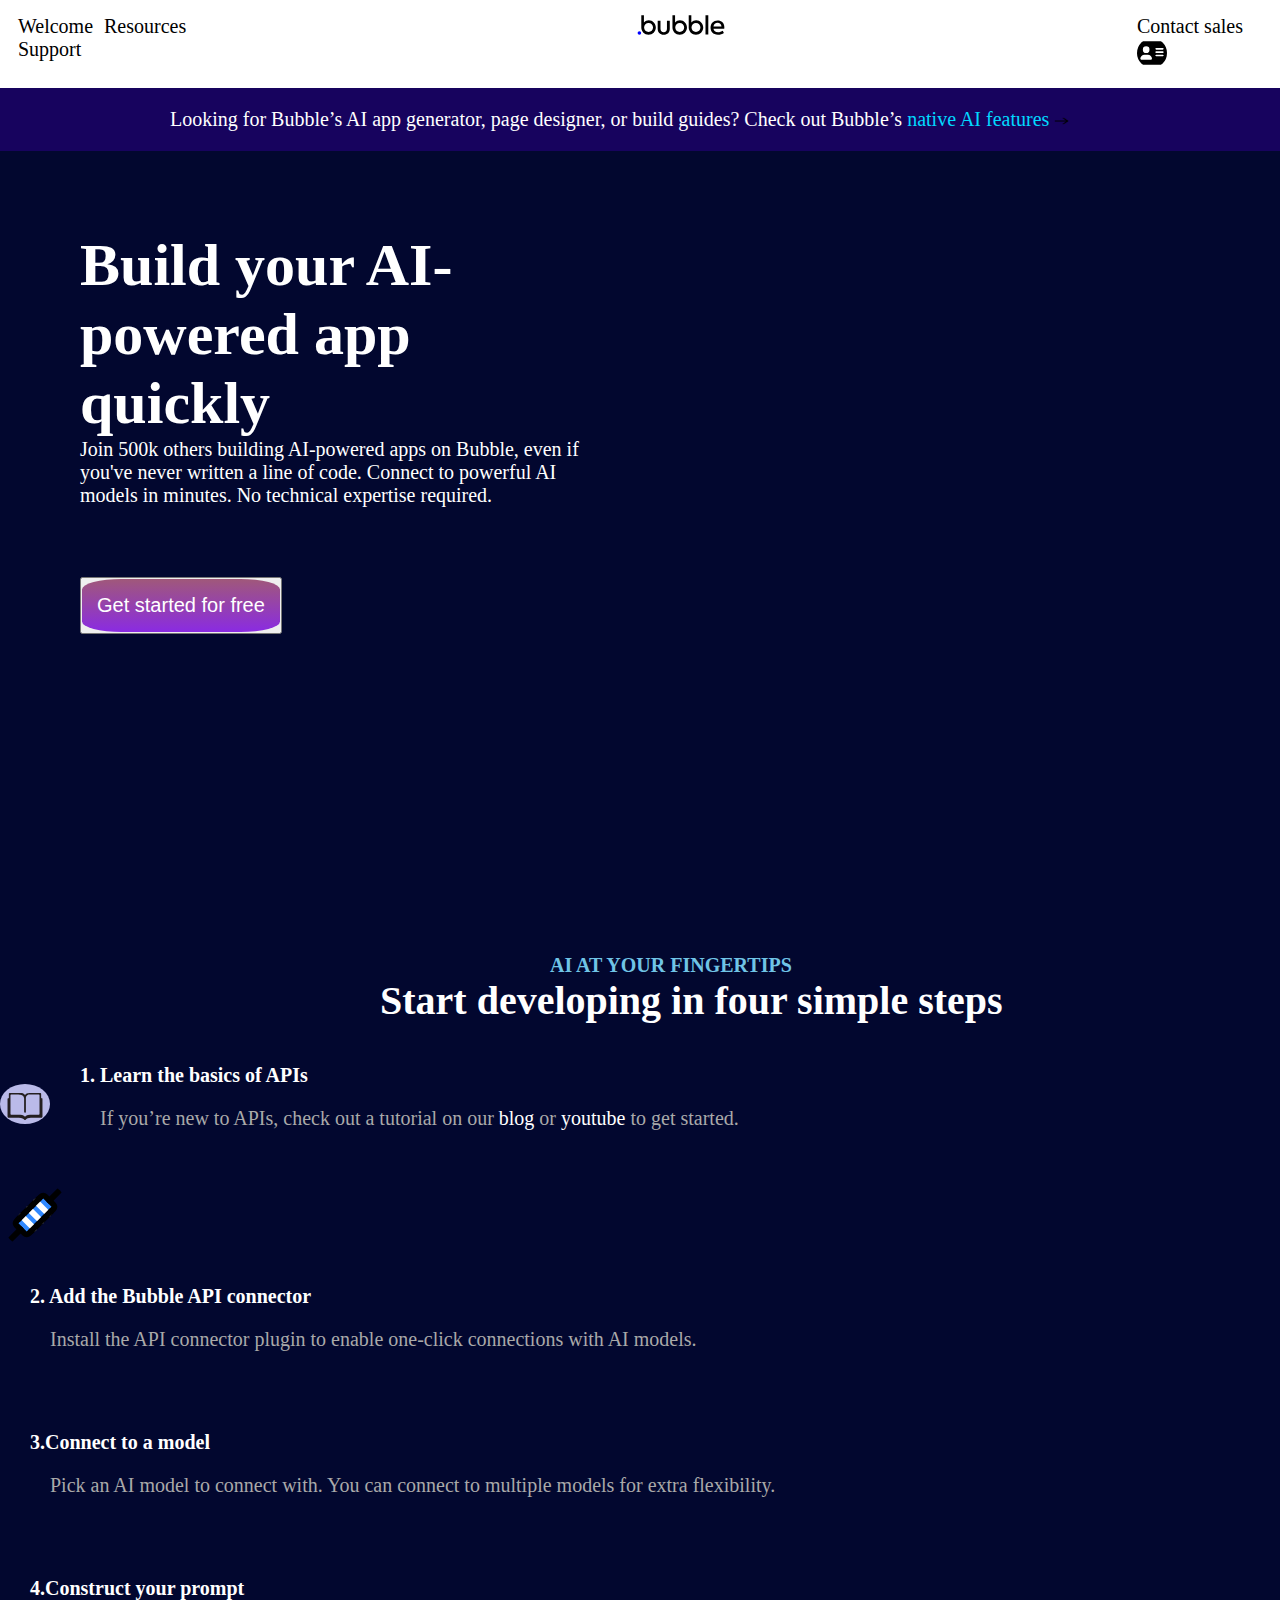
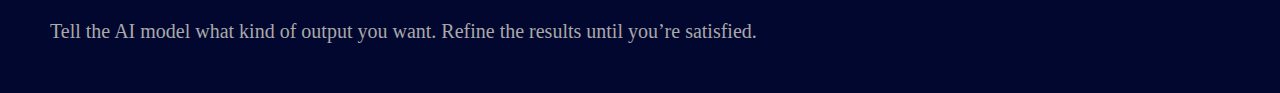
==== indexai.html @ 3585546b "Bubbleio.ai" ====
<!DOCTYPE html>
<html lang="en">
<head>
    <meta charset="UTF-8">
    <meta name="viewport" content="width=device-width, initial-scale=1.0">
    <title>Bubbleio.ai</title>
    <link rel="stylesheet" href="./indexai.css">
    <link rel="preconnect" href="https://fonts.googleapis.com">
    <link rel="preconnect" href="https://fonts.gstatic.com" crossorigin>
    <link href="https://fonts.googleapis.com/css2?family=Oxygen:wght@300;400;700&display=swap" rel="stylesheet">
    <link rel="stylesheet" href="https://fonts.googleapis.com/css?family=Inter:regular%7CManrope:regular%7CManrope:500%7CManrope:700%7CManrope:800%7CRoboto:500%7CSpace+Mono:regular">
</head>
<container>
    <header class="head"  >
        <!-- nav1-->
        <div class="nav1">
            <div class="nPartA">
                <a href="">Welcome</a>
                <a href="">Resources</a>
                <a href="">Support</a>
            </div>
            <div class="nPartB">
                <a href=""><img src="./Bubble logo.svg" alt="" width="900px" height="20px"></a>
            </div>
            <div class="nPartC">
                <a href="">Contact sales</a>
                <a href=""><img src="./address-card-icon.svg" alt="" width="30px" height="30px"></a>
            </div>
            </div>
            <!-- nav1 ending -->
             <!-- nav2 -->
            <div class="nav2">
                <p>Looking for Bubble’s AI app generator, page designer, or build guides? Check out Bubble’s <a href="">native AI features <img src="./next.png" alt="" width="15px" height="10px"> </a>
                    </p>
            </div>
            <!-- nav2-Ending -->
    </header>
    <!-- Body section -->
   <section class="hero">
    <div class="hero-text">
        <h1>Build your AI-powered app quickly</h1>
        Join 500k others building AI-powered apps on Bubble, even if you've never written a line of code. Connect to powerful AI models in minutes. No technical expertise required.
        <div class="btn">
            <button>
                <p>
                     Get started for free
                </p>
               
            </button>
        </div>
    </div> <br> <br>
    <div class="hero-video">
        <iframe width="606" height="408" style="padding-left:100px;" src="https://www.youtube.com/embed/pDisVpv_Q6I" title="How to Build an AI app with Bubble" frameborder="0" allow="accelerometer; autoplay; clipboard-write; encrypted-media; gyroscope; picture-in-picture; web-share" referrerpolicy="strict-origin-when-cross-origin" allowfullscreen></iframe>
    </div> 
   </section>
   <div class="subhead">
    <div class="AI-heading">
        <h3 style=" color: rgb(112, 196, 230); padding-left: 260px; ">AI AT YOUR FINGERTIPS</h3>
        <h1 style="color: white; font-size: 40px; padding-left: 90px;" >Start developing in four simple steps</h1>
    </div>
    <!-- AI-flip_card -->
   <div class="AI-cards">
    <!-- 1st-Card -->
    <div class="card-1"">
        
    <div class="logo1">
        <img src="./AI 1st-logo/SVG FORMAT.svg" alt=""   style="background:#babae9; padding-top:5px; width: 50px; height:40px;"  >
    </div>
    <div class="Text-1">
        <h3>1. Learn the basics of APIs</h3>
        <p>If you’re new to APIs, check out a tutorial on our <a href="">blog</a> or <a href="">youtube</a> to get started.</p>
    </div>
</div>
    <!-- 2nd Card -->
    <div class="card-2">
        
   
    <div class="logo2">
        <img src="./AI 2ND-LOGO/AI 2nd logo.svg" alt="" width="70px" >

    </div>
    <div class="Text-2">
        <h3>2. Add the Bubble API connector</h3>
        <p>Install the API connector plugin to enable
            one-click connections with AI models.</p>
    </div>
    
   </div>

   <!-- 3rd Card -->
   <div class="card-3">
        
   
    <div class="logo3">

    </div>
    <div class="Text-3">
        <h3>3.Connect to a model</h3>
        <p>Pick an AI model to connect with. You can connect to multiple models for extra flexibility.</p>
    </div>
    
   </div>
   
   <!-- 4th Card -->
   <div class="card-4">
        
   
    <div class="logo4">

    </div>
    <div class="Text-4">
        <h3>4.Construct your prompt</h3>
        <p>Tell the AI model what kind of output you want. Refine the results until you’re satisfied.</p>
    </div>
   </div>
</div>
   </div>
</container>
</html>
---- indexai.css ----
@import url('https://fonts.googleapis.com/css2?family=Montserrat:ital,wght@0,100..900;1,100..900&family=Roboto:ital,wght@0,100;0,300;0,400;0,500;0,700;0,900;1,100;1,300;1,400;1,500;1,700;1,900&display=swap');
*{
    padding: 0;
    margin: 0;
     box-sizing: border-box;
     /* background:linear-gradient(whitesmoke),(rgb(216, 216, 179)); */
     text-decoration: none;
     /* line-height: 7em */
     font-size: 20px;
     
};
body{
    text-decoration: none;
}
.head{
    width: 100%;
    position: sticky;
    top: 0;
    z-index:1000;
}

.nav1{
    padding: 15px;
    background-color: white; 
    display: flex;
}

.nav1 a{
    padding: 3px;
 
    color: black;
}
img{
    border-radius: 50%;
}
.nav2{
    padding: 20px;
    /* margin: 4px; */
    background-color:#17035E ;
    color: white;
}
.nav1 a:hover{
    color:rgb(4, 2, 116);
}
.nav2  p{
    padding-left: 150px;
   
}
.nav2 a{
    color:rgb(1, 217, 255);
}
img{
    color:rgb(1, 217, 255);
}
.nav2 a:hover{
    color:white;
}
/* nav ending */
.hero{
    background-color: #02072F;
    color: white;
padding: 80px;
display: flex;
}
.hero-text {
    font-size:20px ;  
}
h1{
 font-size:60px;
 
}
.btn{
    padding:70px 0px;
   
}
.btn p {
    padding: 15px;
    background:linear-gradient(rgb(160, 88, 122),blueviolet);
    color: white;
}
button p{
    border-radius: 20%;
}
.subhead{
    width: 100%;
    background-color: #02072F;
    color: white;
}
            /* Ai-section */
 .AI-heading{
            /* padding:auto; */
    padding-left: 290px;
        padding-top: 170px;
 }
 AI-cards{
    color: #ffffff;
 }
 .Text-1{
    padding:30px;
 }
 .Text-1 p{
    padding: 20px;
    color: darkgrey;
 }

 .Text-1 a{
    color: #ffffff;
 }
.card-1{
    display: flex;
    padding-top: 10px;
}
.logo1{
    padding-top: 50px;
}
 /* 2nd-Card */
 .Text-2{
    padding:30px;
 }
 .Text-2 p{
    padding: 20px;
    color: darkgrey;
 }

 .Text-2 a{
    color: #ffffff;
 }
 /* 3rd-Card */
 .Text-3{
    padding:30px;
 }
 .Text-3 p{
    padding: 20px;
    color: darkgrey;
 }
 /* 4th-Card */
 .Text-4{
    padding:30px;
 }
 .Text-4 p{
    padding: 20px;
    color: darkgrey;
 }
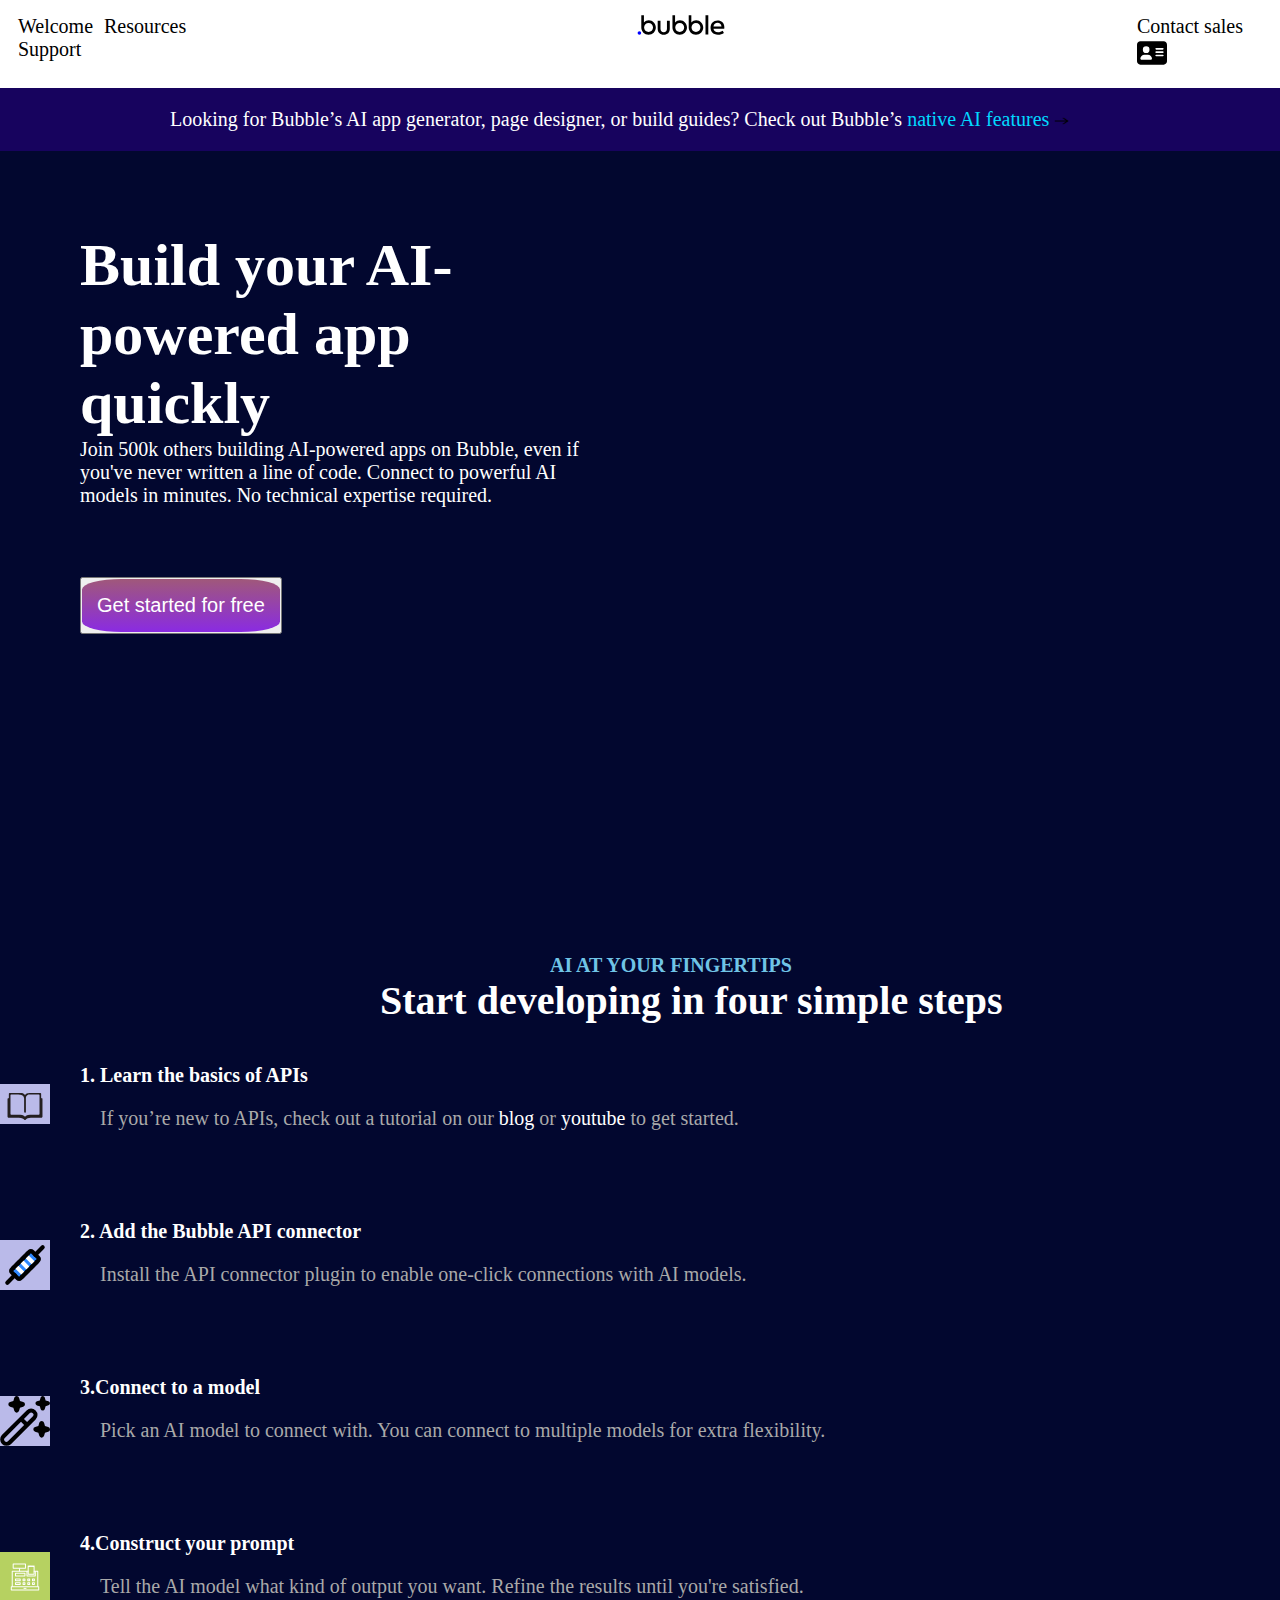
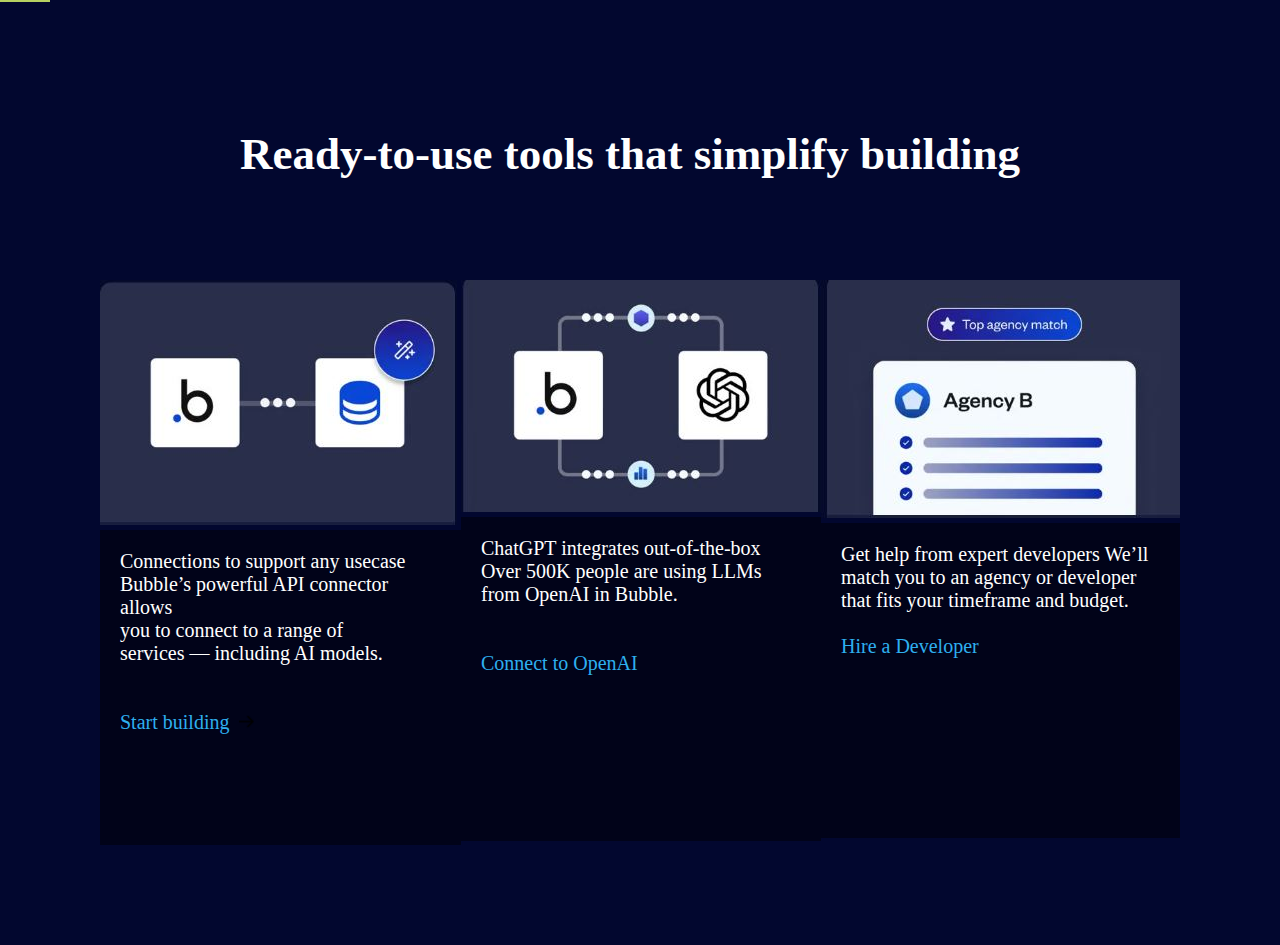
==== commit b8207862: "'Bubble_cards_update'" ====
--- a/indexai.html
+++ b/indexai.html
@@ -10,7 +10,7 @@
     <link href="https://fonts.googleapis.com/css2?family=Oxygen:wght@300;400;700&display=swap" rel="stylesheet">
     <link rel="stylesheet" href="https://fonts.googleapis.com/css?family=Inter:regular%7CManrope:regular%7CManrope:500%7CManrope:700%7CManrope:800%7CRoboto:500%7CSpace+Mono:regular">
 </head>
-<container>
+<div class="container">
     <header class="head"  >
         <!-- nav1-->
         <div class="nav1">
@@ -26,7 +26,7 @@
                 <a href="">Contact sales</a>
                 <a href=""><img src="./address-card-icon.svg" alt="" width="30px" height="30px"></a>
             </div>
-            </div>
+     </div>
             <!-- nav1 ending -->
              <!-- nav2 -->
             <div class="nav2">
@@ -58,11 +58,11 @@
         <h3 style=" color: rgb(112, 196, 230); padding-left: 260px; ">AI AT YOUR FINGERTIPS</h3>
         <h1 style="color: white; font-size: 40px; padding-left: 90px;" >Start developing in four simple steps</h1>
     </div>
+    
     <!-- AI-flip_card -->
    <div class="AI-cards">
     <!-- 1st-Card -->
-    <div class="card-1"">
-        
+    <div class="card-1">      
     <div class="logo1">
         <img src="./AI 1st-logo/SVG FORMAT.svg" alt=""   style="background:#babae9; padding-top:5px; width: 50px; height:40px;"  >
     </div>
@@ -73,11 +73,8 @@
 </div>
     <!-- 2nd Card -->
     <div class="card-2">
-        
-   
     <div class="logo2">
-        <img src="./AI 2ND-LOGO/AI 2nd logo.svg" alt="" width="70px" >
-
+        <img src="./AI 2ND-LOGO/AI 2nd logo.svg" alt="" width="70px" style="background-color: #babae9; width: 50px;" >
     </div>
     <div class="Text-2">
         <h3>2. Add the Bubble API connector</h3>
@@ -89,10 +86,8 @@
 
    <!-- 3rd Card -->
    <div class="card-3">
-        
-   
     <div class="logo3">
-
+     <img src="./logo_3.svg" alt="" width="50px" style="background-color: #babae9;">
     </div>
     <div class="Text-3">
         <h3>3.Connect to a model</h3>
@@ -103,17 +98,60 @@
    
    <!-- 4th Card -->
    <div class="card-4">
-        
-   
     <div class="logo4">
-
+        <img src="./Logo_4.svg" alt="" width="50px" >
     </div>
     <div class="Text-4">
         <h3>4.Construct your prompt</h3>
-        <p>Tell the AI model what kind of output you want. Refine the results until you’re satisfied.</p>
+        <p>Tell the AI model what kind of output you want. Refine the results until you're satisfied.</p>
     </div>
    </div>
 </div>
    </div>
-</container>
+   <div class="BubbleAI_tools">
+    <h1>Ready-to-use tools that simplify building</h1>
+        <div class="BubbleAI_card">
+            <div class="FirstBubbleCard">
+                <div class="BubbleCardImg_1st">
+                    <img src="./BubbleImg/BubbleAi_Img1.JPG" alt="">
+                </div>
+                    <div class="BubbleCard_Text_1st">
+                        <p>
+                            Connections to support any usecase <br>
+                            Bubble’s powerful API connector allows <br> you to
+                            connect to a range of <br>
+                            services — including AI models. <br> <br><br>
+                                    <a href="" >Start building <img src="./right-arrow.png" alt="" width="20px" height="15px" style="padding-bottom: -200px;padding-left: 5px;"></a> 
+                        </p>
+                     
+                    </div>
+            </div>
+            <div class="SecondBubbleCard">
+                <div class="BubbleCardImg_2nd">
+                    <img src="./BubbleImg/BubbleAi_Img2.JPG" alt="">
+                </div>
+                <div class="BubbleCard_Text_2nd">
+                    <p>
+                    ChatGPT integrates out-of-the-box <br>
+                Over 500K people are using LLMs <br> from
+                    OpenAI in Bubble. <br> <br><br>
+                   <a href="">Connect to OpenAI</a> 
+                    </p>
+                </div>
+            </div>
+            <div class="ThirdBubbleCard">
+                <div class="BubbleCardImg_3rd">
+                    <img src="./BubbleImg/BubbleAi_Img3.JPG" alt="">
+                </div> 
+                <div class="BubbleCard_Text_3rd">
+                    Get help from expert developers
+                    We’ll match you to an agency or developer that fits your timeframe and budget.  <br> <br>
+                    <a href="">Hire a Developer</a>
+                    
+                </div>
+
+            </div>
+        </div>
+   </div>
+</div>
 </html>--- a/indexai.css
+++ b/indexai.css
@@ -5,12 +5,14 @@
      box-sizing: border-box;
      /* background:linear-gradient(whitesmoke),(rgb(216, 216, 179)); */
      text-decoration: none;
-     /* line-height: 7em */
+     /* line-height: 70px; */
      font-size: 20px;
-     
 };
 body{
     text-decoration: none;
+}
+container{
+    background-color: #02072F;
 }
 .head{
     width: 100%;
@@ -30,9 +32,9 @@
  
     color: black;
 }
-img{
+/* img{
     border-radius: 50%;
-}
+} */
 .nav2{
     padding: 20px;
     /* margin: 4px; */
@@ -49,9 +51,9 @@
 .nav2 a{
     color:rgb(1, 217, 255);
 }
-img{
+/* img{
     color:rgb(1, 217, 255);
-}
+} */
 .nav2 a:hover{
     color:white;
 }
@@ -114,6 +116,10 @@
     padding-top: 50px;
 }
  /* 2nd-Card */
+ .card-2{
+    display: flex;
+    padding-top: 10px;
+}
  .Text-2{
     padding:30px;
  }
@@ -125,7 +131,14 @@
  .Text-2 a{
     color: #ffffff;
  }
+ .logo2{
+    padding-top: 50px;
+}
  /* 3rd-Card */
+ .card-3{
+    display: flex;
+    padding-top: 10px;
+}
  .Text-3{
     padding:30px;
  }
@@ -133,11 +146,116 @@
     padding: 20px;
     color: darkgrey;
  }
+ .logo3{
+    padding-top: 50px; 
+ }
  /* 4th-Card */
+ .card-4{
+    display: flex;
+    padding-top: 10px;
+}
+
  .Text-4{
     padding:30px;
  }
  .Text-4 p{
     padding: 20px;
     color: darkgrey;
- }+ }
+ .logo4{
+    padding-top: 50px; 
+ }
+ /* BubbleAI_tools */
+ .BubbleAI_tools {
+    background-color: #02072F; 
+    padding-top: 80px;
+    
+ }
+    .BubbleAI_card{
+        padding-top: 40px;
+        /* display:flex; */
+    }
+ .BubbleAI_tools h1{
+    color: #ffffff;
+    padding-left:240px;
+    font-size: 45px;
+ }
+ #BubbleCardImg_1st{
+    width: auto;
+    height: auto;
+ }
+ .BubbleCard_Text_1st{
+     color: #ffffff;
+
+     padding: 20px;
+
+     height: 35vh;
+     /* background-color: #DCDCFB; */
+     max-width: 100%;
+     background-color: rgba(0, 0, 3, 0.5); 
+     /* opacity: 0.5; */
+     /* background-color:(opacity 0.5) rgba(0, 0, 3, 0.5); */
+ }
+
+ .BubbleCard_Text_1st a{
+    color:#2EAFEF  ;
+ }
+ .BubbleCard_Text_1st a img{
+    color: #ffffff;
+ }
+ .BubbleCard_Text_1st a:hover{
+    color: aliceblue;
+ }
+ /* SecondBubbleCard section */
+ .BubbleCard_Text_2nd{
+     color: #ffffff;
+     padding: 20px;
+   
+     /* background-color: #DCDCFB; */
+     max-width:100%;
+     height: 36vh;
+     background-color: rgba(0, 0, 3, 0.5); 
+     /* opacity: 0.5; */
+     /* background-color:(opacity 0.5) rgba(0, 0, 3, 0.5); */
+
+ }
+
+ .BubbleCard_Text_2nd a{
+    color:#2EAFEF  ;
+   
+
+ }
+ .BubbleCard_Text_2nd a img{
+    color: #ffffff;
+ }
+ .BubbleCard_Text_2nd a:hover{
+    color: aliceblue;
+ }
+ /* Third Bubble_Card */
+ .BubbleCard_Text_3rd{
+     color: #ffffff;
+     padding: 20px;
+   
+     /* background-color: #DCDCFB; */
+     height: 35vh;
+     max-width: 360px;
+     background-color: rgba(0, 0, 3, 0.5); 
+     /* opacity: 0.5; */
+     /* background-color:(opacity 0.5) rgba(0, 0, 3, 0.5); */
+ }
+
+ .BubbleCard_Text_3rd a{
+    color:#2EAFEF  ;
+ }
+ .BubbleCard_Text_3rd a img{
+    color: #ffffff;
+ }
+ .BubbleCard_Text_3rd a:hover{
+    color: aliceblue;
+ }
+ .BubbleAI_card{
+    display: flex;
+   padding: 100px;
+ }
+
+ 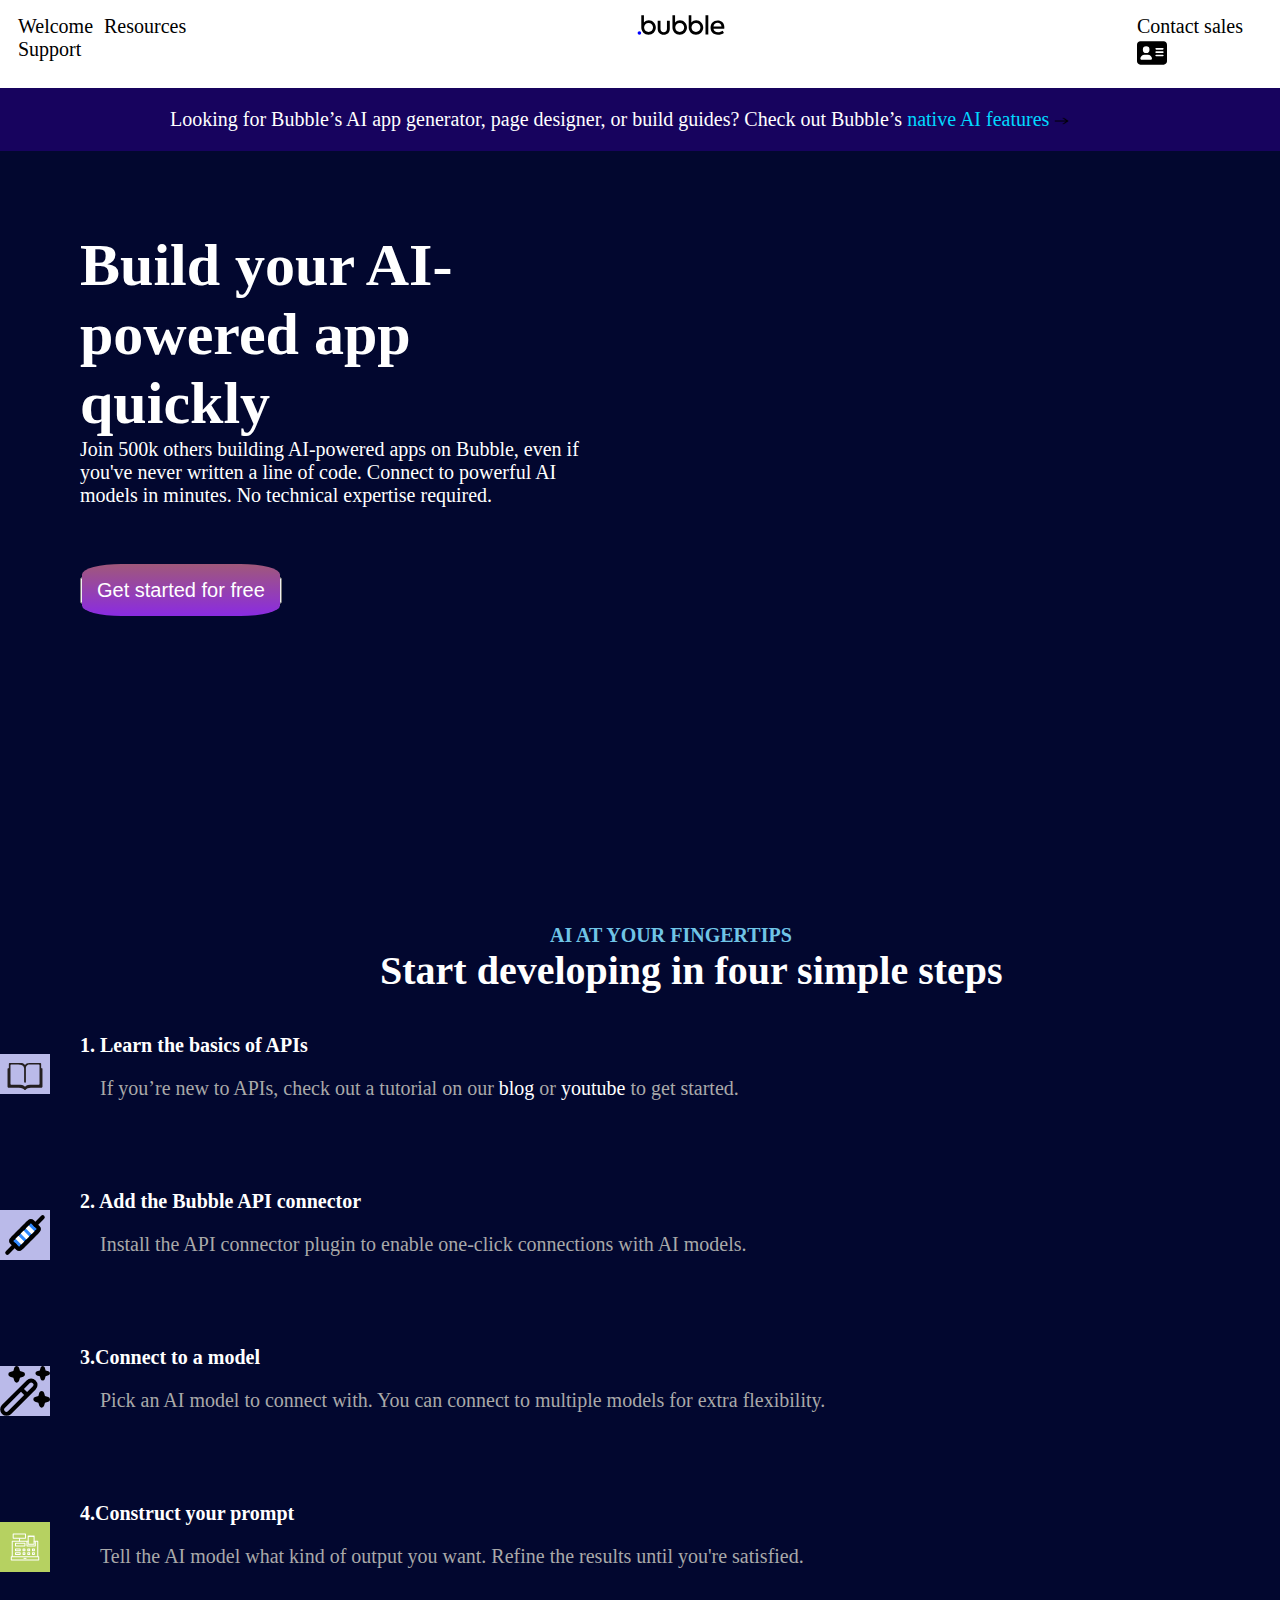
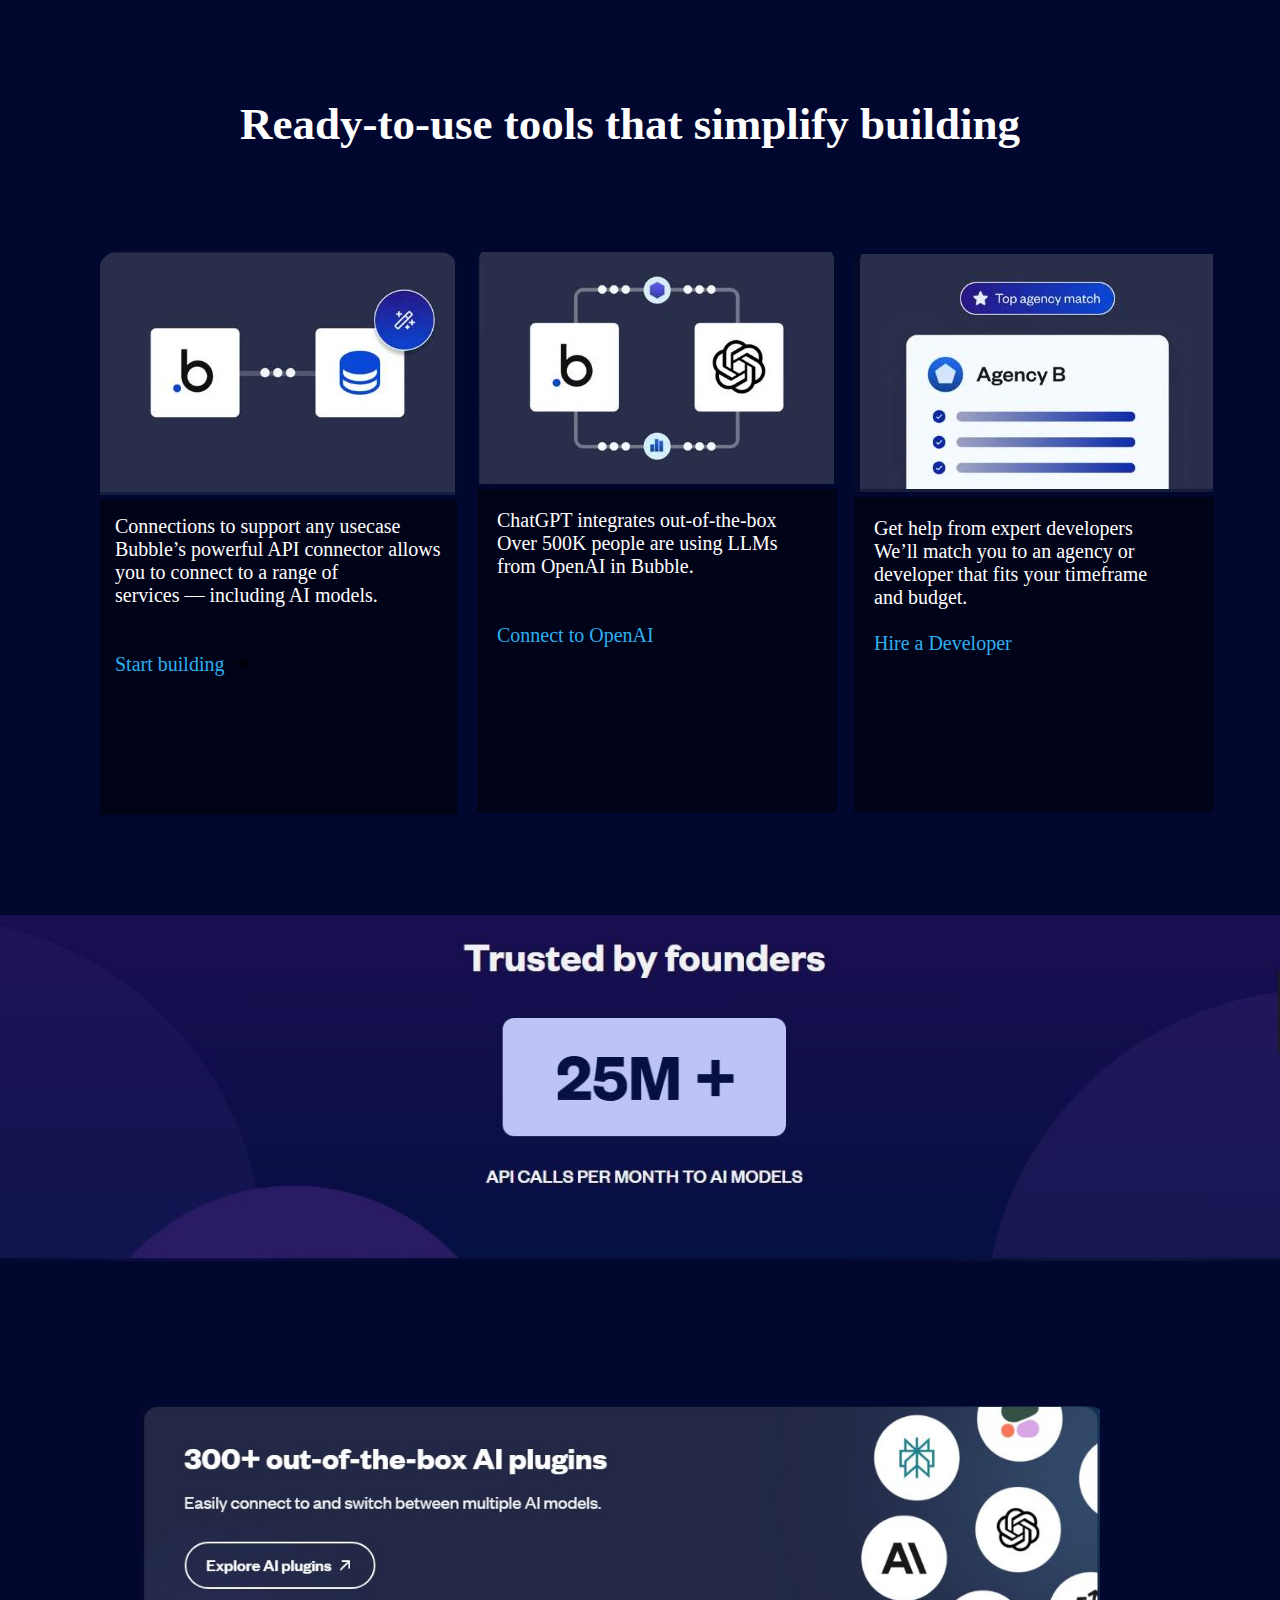
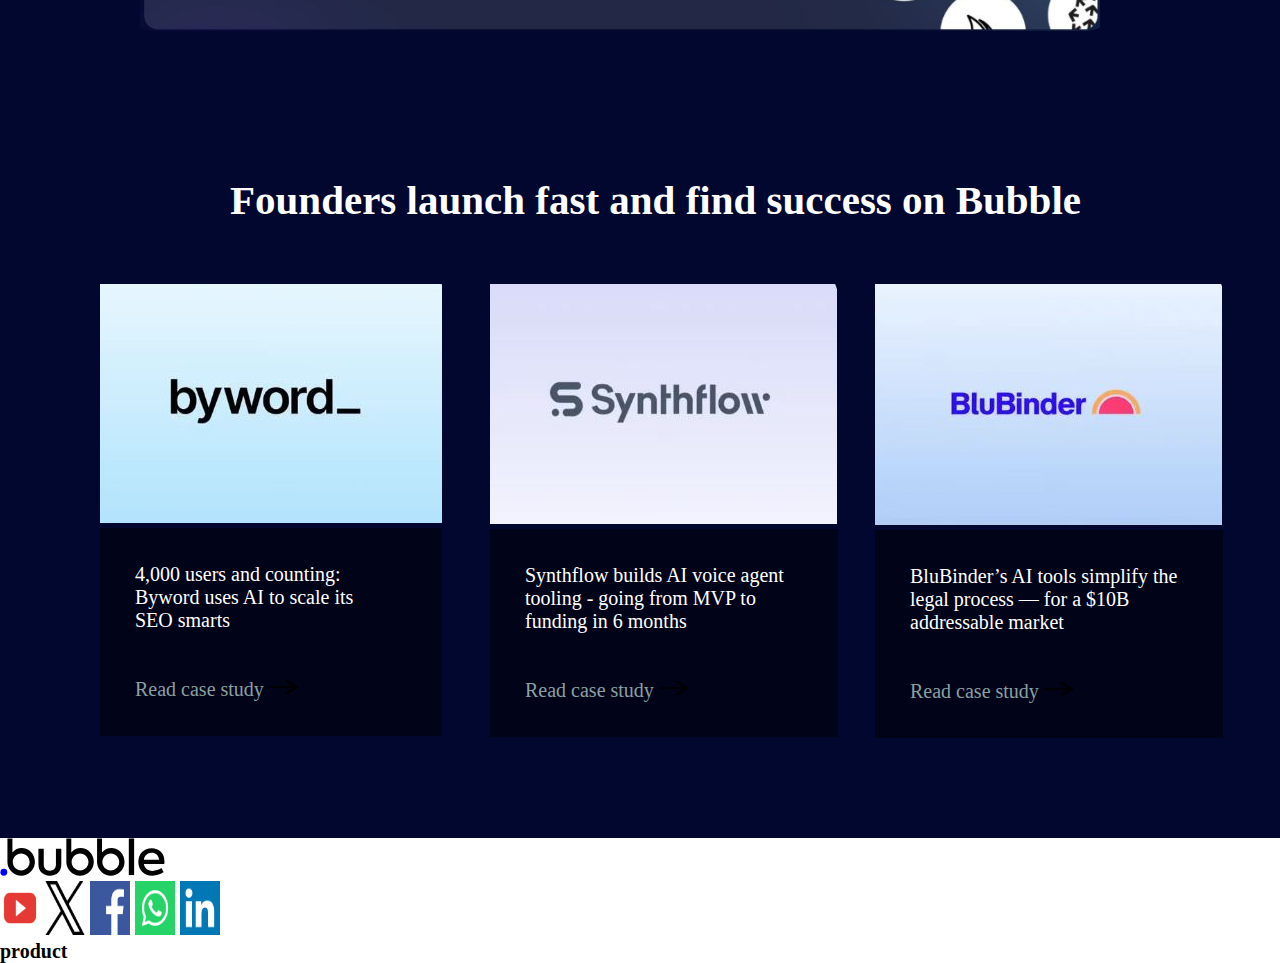
==== commit adceb31a: "Bubble_update" ====
--- a/indexai.html
+++ b/indexai.html
@@ -42,9 +42,11 @@
         Join 500k others building AI-powered apps on Bubble, even if you've never written a line of code. Connect to powerful AI models in minutes. No technical expertise required.
         <div class="btn">
             <button>
-                <p>
-                     Get started for free
-                </p>
+                <a href="">
+                    Get started for free
+                </a>
+                   
+                
                
             </button>
         </div>
@@ -153,5 +155,84 @@
             </div>
         </div>
    </div>
+   <div class="APILINKIMG">
+    <img src="./APILINKIMG/APICALLIMG.JPG" alt="">
+   </div>
+   <div class="AI_PLUGIN">
+    <img src="./Api plugins/AI PLugin.JPG" alt="">
+   </div>
+   <div class="AI_tools">
+   <div class="AI_TEXT">
+        <h1>Founders launch fast and find success on Bubble</h1>
+   </div>
+   <!-- AI_SECT -->
+   <div class="AI_SECT">
+    <div class="sect1">
+        <div class="sectImg_1st">
+            <img src="./AI SECT/AI_IMAGE1.JPG" alt="" id="mysect1">
+        </div>
+        <div class="sectText_1st">
+            <p>
+                4,000 users and counting: <br> Byword uses AI to scale its <br>SEO smarts 
+                <br><br><br>
+                <a href="">Read case study <img src="./right-arrow.png" alt=""></a>
+            </p>
+        </div>
+    </div>
+    <div class="sect2">
+        <div class="sectImg_2nd">
+            <img src="./AI SECT/AI_IMAGES2.JPG" alt="" id="mysect2">
+        </div>
+        <div class="sectText_2nd">   
+        <p>
+            Synthflow builds AI voice agent tooling - going from MVP to funding in 6 months
+            <br><br><br>
+            <a href="">Read case study <img src="./right-arrow.png" alt=""></a>
+        </p>
+        </div>
+    </div>
+    <div class="sect3">
+        <div class="sectImg_3th">
+            <img src="./AI SECT/AI_IMAGES3.JPG" alt="" id="mysect3">
+        </div>
+        <div class="sectText_3th">
+            <p>
+                BluBinder’s AI tools simplify the legal process — for a $10B addressable market
+                <br><br><br>
+                <a href="">Read case study <img src="./right-arrow.png" alt=""></a>
+            </p>
+        </div>
+    </div>      
+   </div>
+   </div>
+   <!-- Footer_section -->
+    <div class="footer_1st">
+        <div class="Bubble_media">
+            <div class="logo">
+                <img src="./Bubble logo.svg" alt="" width="165px">
+            </div>
+            <div class="mediaIcon">
+                <a href="*"><img src="./Social media/youtube.png" alt=""></a>
+
+                <a href=""><img src="./Social media/twitter.png" alt=""></a>
+
+                <a href=""><img src="./Social media/facebook.png" alt="" ></a>
+
+                <a href=""><img src="./Social media/whatsapp.png" alt=""></a>
+                
+                <a href=""> <img src="./Social media/LinkedIn.png" alt=""></a>
+                
+               
+            </div>
+        </div>
+        <div class="About">
+            <div class="product">
+                <div class="title">
+                    <h5>product</h5>
+                </div>
+                
+            </div>
+        </div>
+    </div>
 </div>
 </html>--- a/indexai.css
+++ b/indexai.css
@@ -10,6 +10,7 @@
 };
 body{
     text-decoration: none;
+    background-color: #02072F;
 }
 container{
     background-color: #02072F;
@@ -29,7 +30,7 @@
 
 .nav1 a{
     padding: 3px;
- 
+   transition: all 5s ease;
     color: black;
 }
 /* img{
@@ -42,7 +43,7 @@
     color: white;
 }
 .nav1 a:hover{
-    color:rgb(4, 2, 116);
+    color:rgb(243, 141, 8)
 }
 .nav2  p{
     padding-left: 150px;
@@ -75,12 +76,12 @@
     padding:70px 0px;
    
 }
-.btn p {
+.btn a {
     padding: 15px;
     background:linear-gradient(rgb(160, 88, 122),blueviolet);
     color: white;
 }
-button p{
+button a{
     border-radius: 20%;
 }
 .subhead{
@@ -172,26 +173,26 @@
     
  }
     .BubbleAI_card{
-        padding-top: 40px;
-        /* display:flex; */
+        /* padding-top: 40px; */
+        display:flex;
+         align-items: center;    
     }
  .BubbleAI_tools h1{
     color: #ffffff;
     padding-left:240px;
     font-size: 45px;
  }
- #BubbleCardImg_1st{
-    width: auto;
-    height: auto;
+ .BubbleCardImg_1st img{
+   border-top-left-radius: 7%;
+   border-top-right-radius: 7%;
  }
  .BubbleCard_Text_1st{
      color: #ffffff;
-
-     padding: 20px;
-
+     padding: 15px;
+      
      height: 35vh;
      /* background-color: #DCDCFB; */
-     max-width: 100%;
+     /* width: 100%; */
      background-color: rgba(0, 0, 3, 0.5); 
      /* opacity: 0.5; */
      /* background-color:(opacity 0.5) rgba(0, 0, 3, 0.5); */
@@ -205,6 +206,9 @@
  }
  .BubbleCard_Text_1st a:hover{
     color: aliceblue;
+ }
+ .FirstBubbleCard{
+   padding-right:20px;
  }
  /* SecondBubbleCard section */
  .BubbleCard_Text_2nd{
@@ -231,14 +235,17 @@
  .BubbleCard_Text_2nd a:hover{
     color: aliceblue;
  }
+ .SecondBubbleCard{
+  padding-right: 17px;
+ }
  /* Third Bubble_Card */
  .BubbleCard_Text_3rd{
      color: #ffffff;
      padding: 20px;
-   
-     /* background-color: #DCDCFB; */
+   padding-right: 40px;
+     background-color: #DCDCFB;
      height: 35vh;
-     max-width: 360px;
+     width: 360px;
      background-color: rgba(0, 0, 3, 0.5); 
      /* opacity: 0.5; */
      /* background-color:(opacity 0.5) rgba(0, 0, 3, 0.5); */
@@ -254,8 +261,93 @@
     color: aliceblue;
  }
  .BubbleAI_card{
-    display: flex;
+  /* display: flex; */
    padding: 100px;
  }
+.ThirdBubbleCard{
+ 
+}
+.APILINKIMG{
+   /* width:100%; */
+   background: #02072F; 
+}
+.APILINKIMG img{
+   width:100%;
+}
+.AI_PLUGIN{
+   /* width:auto;
+   height:auto; */
+   background-color: #02072F;
+   padding: 40px;
+   
+}
+.AI_PLUGIN img{
+   width: 80%;
+   margin: 100px;
+   border-radius:2%;
+}
+.AI_tools{
+   background: #02072F;
+   width:100%;  
+}
+
+.AI_TEXT h1{
+   color: #ffff;
+   font-size:41px;
+   padding-left: 230px;
+}
+.AI_SECT{
+   width: 100%;
+   display: flex;
+   padding: 100px;
+   /* display: block; */
+   /* display: inline-flex; */
+   padding-top: 60px;
+}
+.AI_SECT p{
+   background-color:rgba(0, 0, 3, 0.5); 
+   width: 17.4em;
+   color: #ffffff;
+   padding: 35px;
+}
+.AI_SECT  a img{
+   color: #ffffff;
+   width: 30px;
+   height: 2vh;
+   color: #ffffff;
+}
+.AI_SECT  a{
+   color: rgb(138, 160, 160);
+} 
+.AI_SECT  a:hover{
+   color: #ffffff;
+   text-decoration: underline;
+}
+.sectText_1st p{
+   width: 100%;
+}
+.sect1{
+  /* padding: 50px 100px 50px 70px;  */
+  padding-right: 48px;
+
+}
+.sect2{
+   /* padding: 50px 15px 50px 40px; */
+   padding-right: 37px;
+
+   
+}
+.sect3{
+   /* padding: 50px 100px 50px 40px; */
+ 
+}
+.mediaIcon a img{
+   color: #ffffff;
+   width: 40px;
+   height: 6vh;
+   
+}
+
+
 
  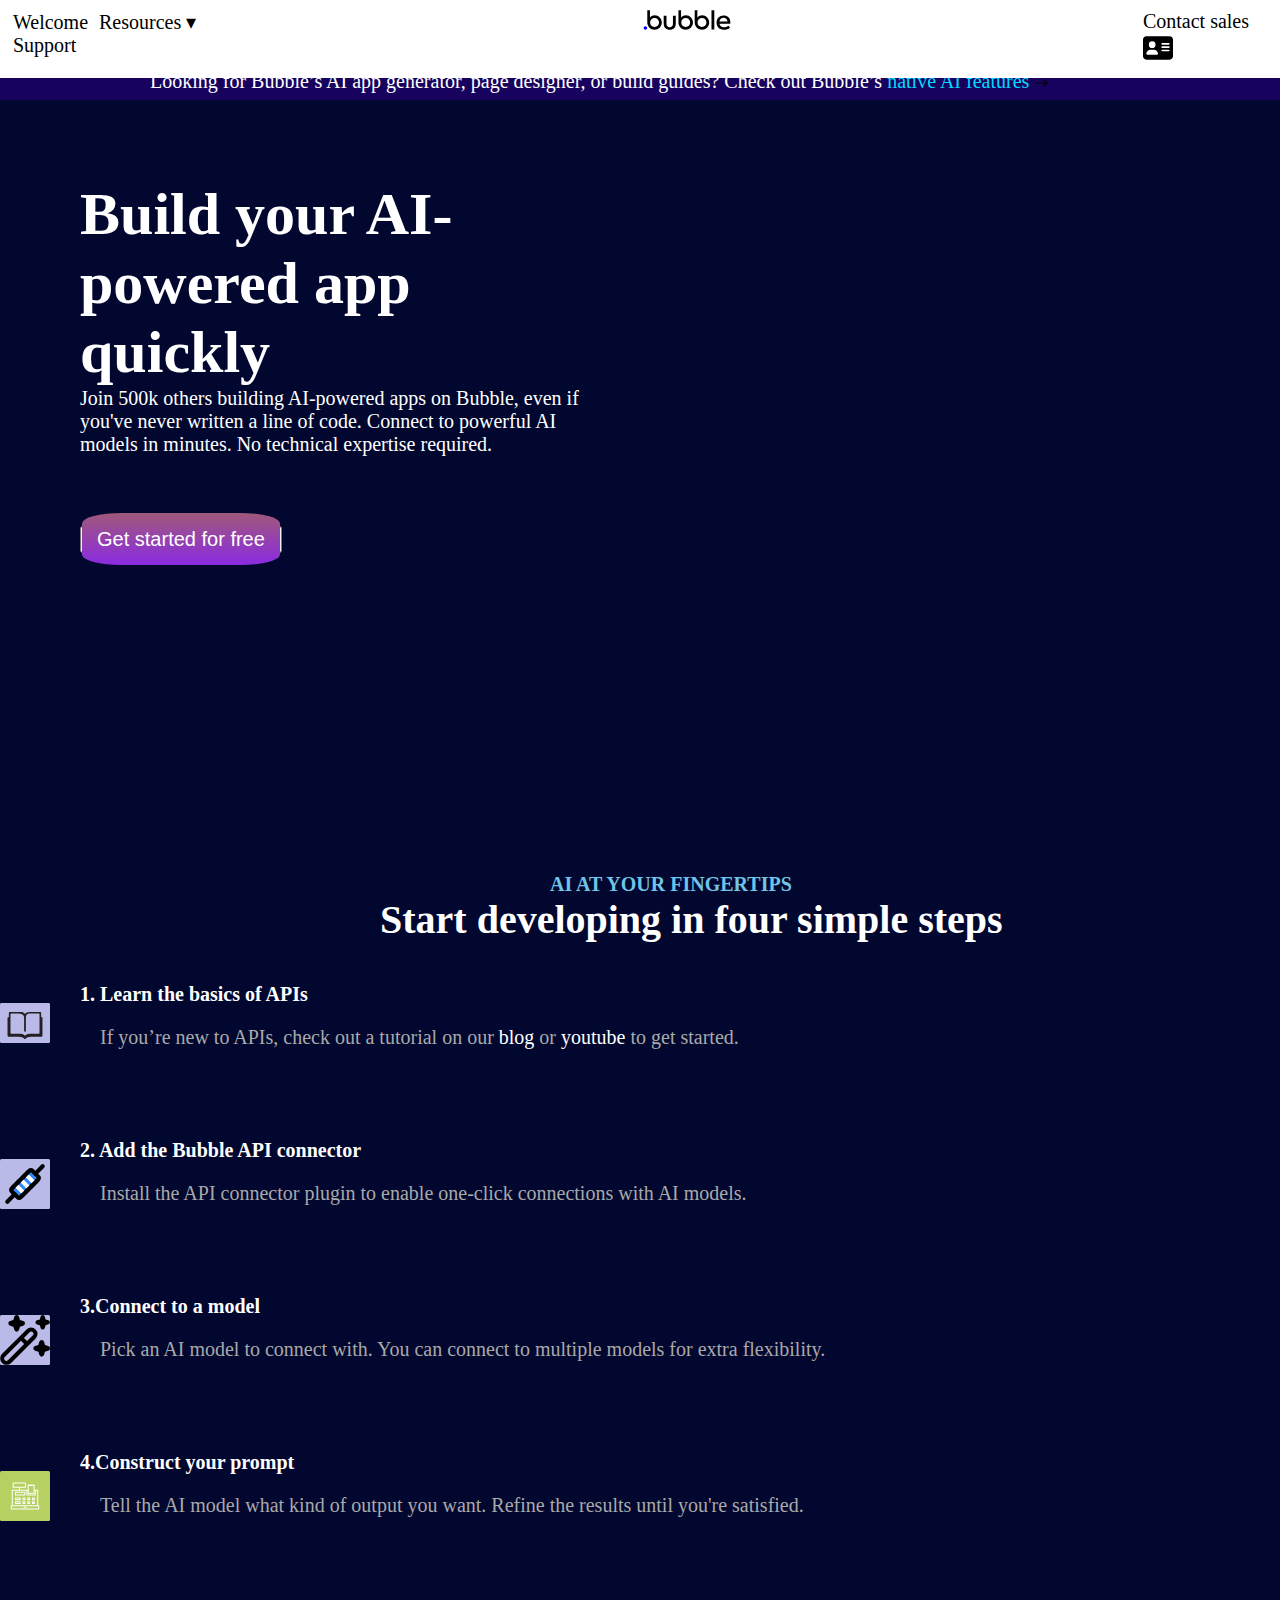
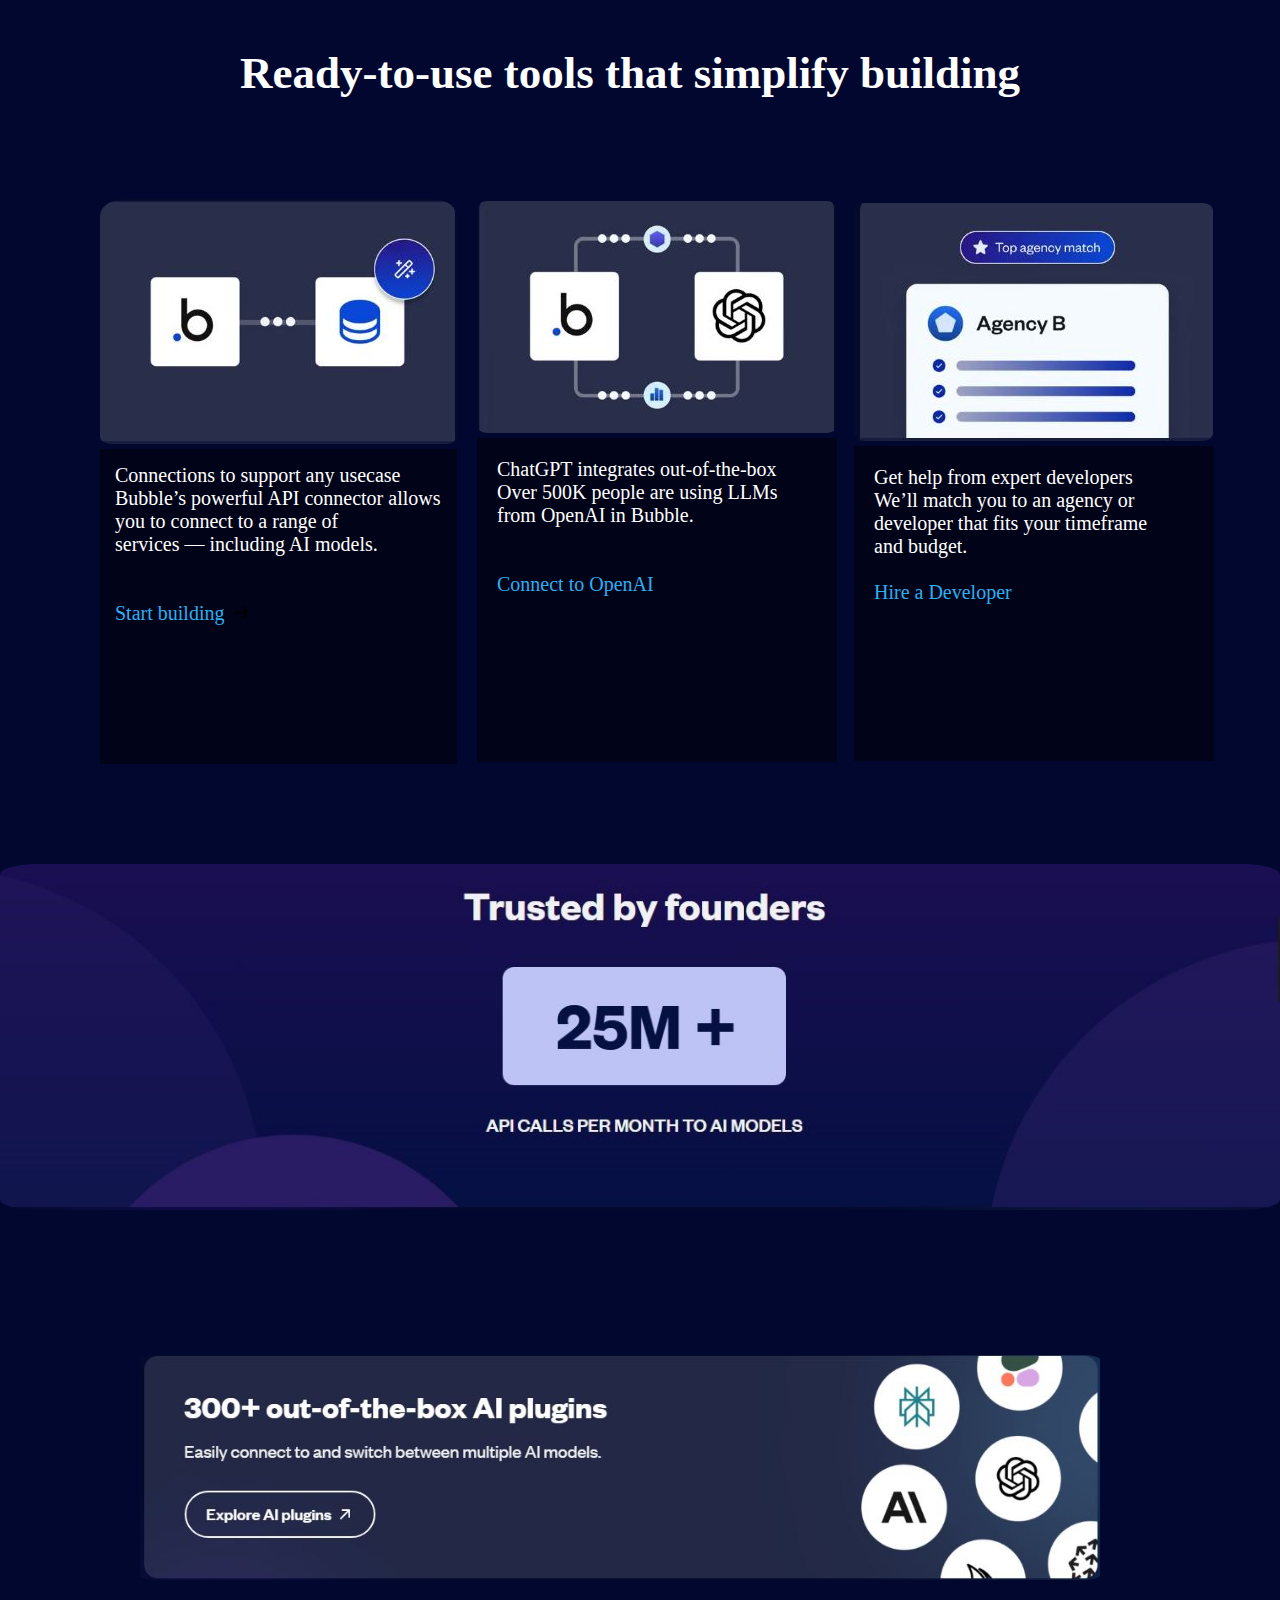
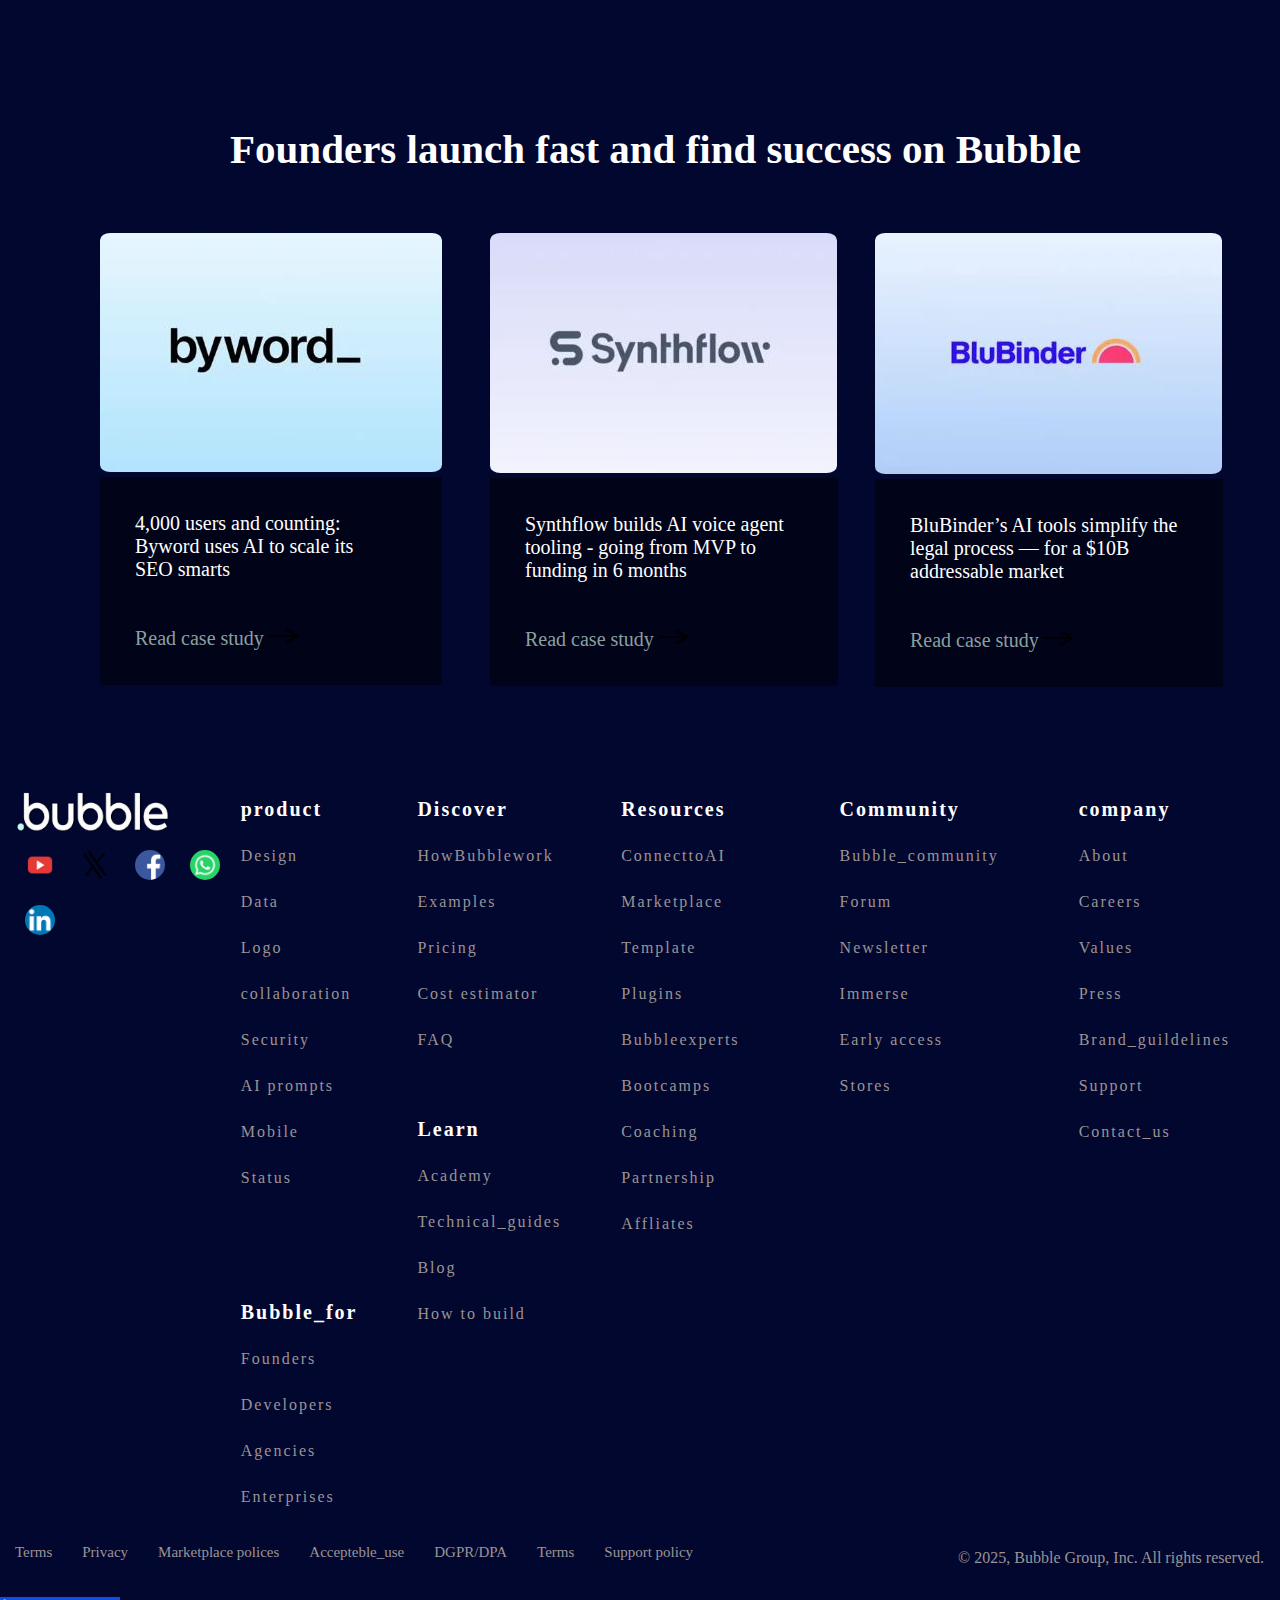
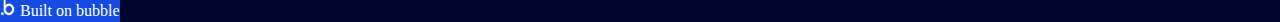
==== commit fe12aa48: "Dropdown nav" ====
--- a/indexai.html
+++ b/indexai.html
@@ -16,7 +16,21 @@
         <div class="nav1">
             <div class="nPartA">
                 <a href="">Welcome</a>
-                <a href="">Resources</a>
+                <div class="dropdown">
+                    
+                   
+                    <a href="">Resources ▾</a>
+                    <div class="model">
+                        <a href="#">Switch Model </a>
+                    </div>
+                    <div class="dropdown-content">
+                        <a href="">Academy</a>
+                        <a href="">Marketplace</a>
+                    </div>
+                </div>
+                  
+
+              
                 <a href="">Support</a>
             </div>
             <div class="nPartB">
@@ -209,7 +223,7 @@
     <div class="footer_1st">
         <div class="Bubble_media">
             <div class="logo">
-                <img src="./Bubble logo.svg" alt="" width="165px">
+                <img src="./AI SECT/BubbleEdit-removebg-preview (1).png" alt="" width="160px">
             </div>
             <div class="mediaIcon">
                 <a href="*"><img src="./Social media/youtube.png" alt=""></a>
@@ -221,18 +235,139 @@
                 <a href=""><img src="./Social media/whatsapp.png" alt=""></a>
                 
                 <a href=""> <img src="./Social media/LinkedIn.png" alt=""></a>
-                
-               
             </div>
         </div>
         <div class="About">
-            <div class="product">
-                <div class="title">
-                    <h5>product</h5>
-                </div>
-                
-            </div>
-        </div>
-    </div>
+            <div class="first_column">
+                <div class="product">
+                    <div class="title">
+                        <h5>product</h5>
+                    </div>
+                    <div class="details">
+                        <a href="">Design</a><br>
+                        <a href="">Data</a><br>
+                        <a href="">Logo</a>
+                        <a href="">collaboration</a>
+                        <a href="">Security</a> <br>
+                        <a href="">AI prompts</a>
+                        <a href="">Mobile</a> <br>
+                        <a href="">Status</a>
+                    </div>
+                </div> <br> <br>
+                <div class="Bubble_for">
+                    <div class="title">
+                        <h5>Bubble_for</h5>
+                    </div>
+                    <div class="details">
+                        <a href="">Founders</a>
+                        <a href="">Developers</a>
+                        <a href="">Agencies</a>
+                        <a href="">Enterprises</a>
+                    </div>
+                </div>
+            </div>
+            <div class="second_column">
+                <div class="Discover">
+                    <div class="title">
+                        <h5>Discover</h5>
+                    </div>
+                    <div class="details">
+                    <a href="">HowBubblework</a>
+                    <a href="">Examples</a>
+                    <a href="">Pricing</a> <br>
+                    <a href="">Cost estimator</a>
+                    <a href="">FAQ</a>
+                    </div>
+                    
+                </div>
+                <br>
+                <div class="Learn">
+                    <div class="title">
+                        <h5>Learn</h5>
+                    </div>
+                    <div class="details">
+                        <a href="">Academy</a>
+                        <a href="">Technical_guides</a> <br>
+                        <a href="">Blog</a><br>
+                        <a href=""> How to build</a>
+                    </div>
+                </div>
+            </div>
+            <div class="third_column">
+                <div class="Resources">
+                    <div class="title">
+                        <h5>Resources </h5>
+                    </div>
+                    <div class="details">
+                        <a href="">ConnecttoAI</a>
+                        <a href="">Marketplace</a>
+                        <a href="">Template</a>
+                        <a href="">Plugins</a>
+                        <a href="">Bubbleexperts</a>
+                        <a href="">Bootcamps</a>
+                        <a href="">Coaching</a>
+                        <a href="">Partnership</a>
+                        <a href="">Affliates</a>
+                    </div>
+                </div>
+            </div>
+            <div class="fourth_column">
+                <div class="Community">
+                    <div class="title">
+                        <h5>Community</h5>
+                    </div>
+                    <div class="details">
+                        <a href="">Bubble_community</a>
+                        <a href="">Forum</a> <br>
+                        <a href="">Newsletter</a>
+                        <a href="">Immerse</a> <br>
+                        <a href="">Early access</a>
+                        <a href="">Stores</a>
+                    </div>
+                </div>
+
+            </div>
+            <div class="fifth_column">
+                <div class="company">
+                    <div class="title">
+                        <h5>company</h5>
+                    </div>
+                    <div class="details">
+                        <a href="">About</a><br>
+                        <a href="">Careers</a><br>
+                        <a href="">Values</a><br>
+                        <a href="">Press</a>
+                        <a href="">Brand_guildelines</a>
+                        <a href="">Support</a>
+                        <a href="">Contact_us</a>
+                    </div>
+                </div>
+            </div>
+        </div>
+
+    </div>
+    <!-- 2nd_footer -->
+     <div class="footer_2nd">
+        <div class="details_1st">
+            <a href="">Terms</a>
+            <a href="">Privacy</a>
+            <a href="">Marketplace polices</a>
+            <a href="">Accepteble_use</a>
+            <a href="">DGPR/DPA</a>
+            <a href="">Terms</a>
+            <a href="">Support policy</a>
+        </div>
+        <div class="details_2nd">
+            <p>
+                ©  2025, Bubble Group, Inc. All rights reserved.
+            </p>
+        </div>
+
+     </div>
+     <div class="footer_outskirt">
+        <div class="b_logo">
+            <img src="./AI SECT/B logo.png" alt=""> <span>Built on bubble</span>
+        </div>
+     </div>
 </div>
 </html>--- a/indexai.css
+++ b/indexai.css
@@ -8,47 +8,91 @@
      /* line-height: 70px; */
      font-size: 20px;
 };
-body{
+/* body{
     text-decoration: none;
     background-color: #02072F;
-}
-container{
+} */
+/* container{
     background-color: #02072F;
-}
+    height: 100vh;
+} */
 .head{
     width: 100%;
-    position: sticky;
+    /* position: sticky; */
+    /* top: 0;
+    z-index:1000; */
+}
+
+.nav1{
+    padding: 10px;
+    background-color: white; 
+    display: flex;
+    /* position: sticky; */
+    position: fixed;
     top: 0;
     z-index:1000;
-}
-
-.nav1{
-    padding: 15px;
-    background-color: white; 
-    display: flex;
+    width:100%;
 }
 
 .nav1 a{
     padding: 3px;
    transition: all 5s ease;
-    color: black;
-}
-/* img{
-    border-radius: 50%;
-} */
+    color: black;  
+}
+.nav1 a:hover{
+   color:rgb(243, 141, 8)
+}
+/* Dropdown container */
+.dropdown{
+   position: relative;
+   display: inline-block;
+}
+/* Dropdown content (hidden by default) */
+.dropdown-content{
+   display: none;
+   position: absolute;
+   background-color: #c5cdd1;
+   min-width: 160px;
+   box-shadow: 0px 8px 16px rgba(0, 0, 0, 0.2);
+   z-index: 1000;
+}
+/* Dropdown links */
+.dropdown-content a {
+   color: black;
+   padding: 10px 16px;
+   text-decoration: none;
+   display: block;
+}
+/* Show the dropdown menu on hover */
+.dropdown:hover .dropdown-content {
+   display: block;
+}
+/* Optional hover effect */
+.dropdown-content a:hover {
+   background-color: #f1f1f1;
+}
+.model{
+   display: none;
+}
+
+img{
+    border-radius: 3%;
+}
+
 .nav2{
-    padding: 20px;
+    padding-block: 50px;
+    max-height:5vh ;
     /* margin: 4px; */
     background-color:#17035E ;
     color: white;
 }
-.nav1 a:hover{
-    color:rgb(243, 141, 8)
-}
 .nav2  p{
-    padding-left: 150px;
-   
-}
+   /* padding-left: 150px;   */
+   padding-inline: 150px;
+   padding-top: 20px;
+}
+
+
 .nav2 a{
     color:rgb(1, 217, 255);
 }
@@ -79,6 +123,7 @@
 .btn a {
     padding: 15px;
     background:linear-gradient(rgb(160, 88, 122),blueviolet);
+    transition:  0.5s ease;
     color: white;
 }
 button a{
@@ -341,13 +386,128 @@
    /* padding: 50px 100px 50px 40px; */
  
 }
+.footer_1st{
+   background: #02072F;
+   display: flex;
+   width: 100%;
+   height: 100%;
+}
+@keyframes example{
+   from{background-color: #02072F;}
+   to{background-color: #9b9494;}
+}
+
+.footer_1st h5{
+   color: #ffffff;
+}
+.footer_1st a{
+   color: #9b9494;
+   font-size: medium;
+   
+}
+.Bubble_media{
+   width: 100%;
+   height: 100%;
+   padding-left:15px;
+}
+.logo img{
+  background: #02072F;
+  
+}
+.mediaIcon{
+  
+}
 .mediaIcon a img{
    color: #ffffff;
-   width: 40px;
-   height: 6vh;
-   
-}
-
-
-
- +   width: 30px;
+   /* height: 6vh; */
+ 
+   margin: 10px;
+   display: inline-block;
+   border-radius: 50px;
+
+   
+}
+.About{
+   display: flex;
+   padding-right: 50px;
+   letter-spacing: 2px;
+   line-height:5vh;
+   
+   width: 100%;
+   height: 100%;
+   
+}
+.details a{
+   /* display: block; */
+}
+.details a:hover{
+   color: #ffffff;
+   text-decoration: underline;
+}
+.fifth_column{
+ padding-left: 80px;
+}
+.fourth_column{
+   padding-left: 100px;
+}
+.ThirdBubbleCard{
+   padding-right: 70px;
+}
+.second_column{
+   /* padding-left: 70px;
+   padding-right: 40px; */
+   padding-inline: 60px;
+}
+.first_column{
+   padding-left: 10px;
+}
+
+.Resources .details{
+   /* width: 100%;
+   padding: 0;
+   height: 10px; */
+}
+
+.footer_2nd{
+   background: #02072F;
+   display: flex;
+}
+.details_1st{
+   display: flex;
+   
+}
+.details_1st a{
+  padding-inline: 15px;
+  padding-block: 25px;
+   color: #9b9494;;
+   font-size:15px;
+}
+.details_1st a:hover{
+      color: #ffffff;
+      text-transform: uppercase;
+}
+.details_2nd p{
+   display: flex;
+   color: #9b9494;
+   font-size: medium;
+   /* padding-inline: 10px; */
+   padding-block: 30px;
+   padding-left: 250px;
+} 
+.footer_outskirt{
+   background: #02072F;
+}
+.b_logo{
+   background-color: rgb(21, 75, 224);
+   width:fit-content;
+}
+.b_logo img{
+   width: 15px;
+   position: inherit;
+}
+.b_logo span{
+   color: #ffffff;
+   font-size: medium;
+   /* padding-top: 200px; */
+}